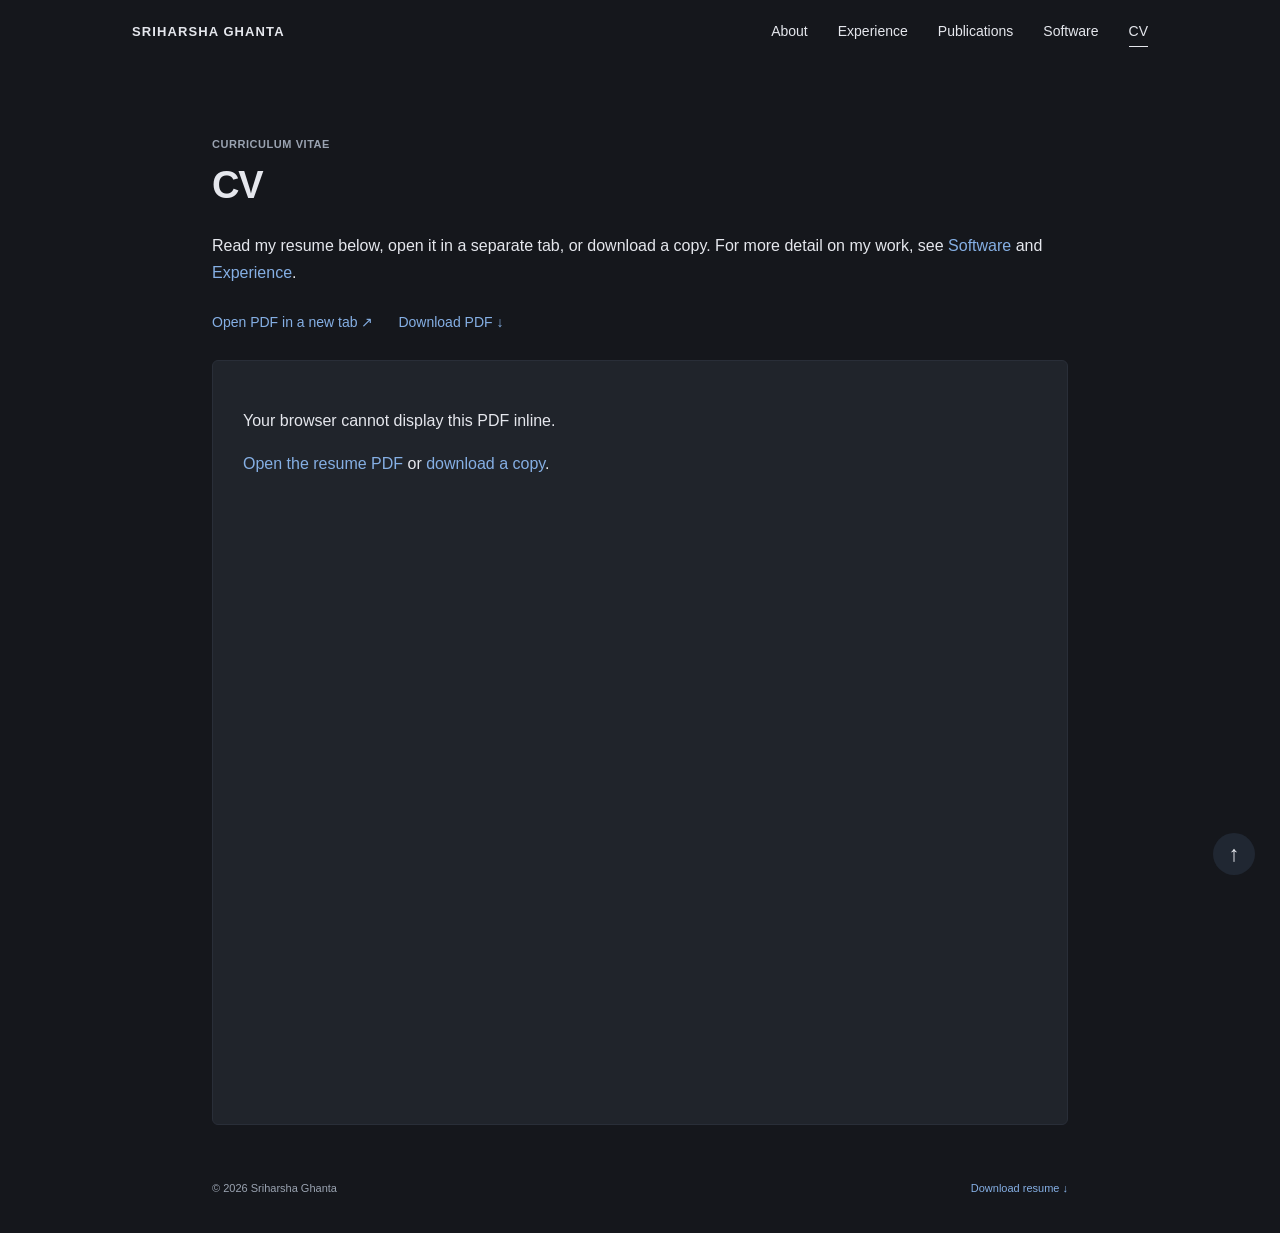
==== cv/index.html @ 55166b72 "Expand portfolio details, add viewable CV and clean page URLs" ====
<!doctype html>
<html lang="en" data-theme="dark">
<head>
<meta charset="UTF-8"><meta name="viewport" content="width=device-width, initial-scale=1">
<meta name="description" content="Sriharsha Ghanta — Senior Robotics Engineer specializing in autonomy, localization, SLAM, and production robotics. Based in Abu Dhabi, UAE.">
<meta name="theme-color" content="#15171c"><title>CV | Sriharsha Ghanta</title>
<link rel="icon" href="/assets/favicon.svg" type="image/svg+xml"><link rel="stylesheet" href="/styles.css"><script src="/script.js" defer></script>
</head>
<body><a class="skip" href="#main">Skip to content</a>
<header id="topnav"><div class="topnav-inner"><a class="wordmark" href="/#about">SRIHARSHA GHANTA</a><nav aria-label="Main navigation"><a href="/#about">About</a><a href="/experience/">Experience</a><a href="/publications/">Publications</a><a href="/software/">Software</a><a href="/cv/">CV</a></nav></div></header>
<main id="main" class="subpage"><p class="eyebrow">CURRICULUM VITAE</p><h1 class="page-title">CV</h1><p class="page-intro">Read my resume below, open it in a separate tab, or download a copy. For more detail on my work, see <a href="/software/">Software</a> and <a href="/experience/">Experience</a>.</p><div class="cv-actions"><a href="/assets/resume.pdf" target="_blank" rel="noopener noreferrer">Open PDF in a new tab ↗</a><a href="/assets/resume.pdf" download="Sriharsha_Ghanta_Resume.pdf">Download PDF ↓</a></div><object class="cv-viewer" data="/assets/resume.pdf" type="application/pdf" aria-label="Sriharsha Ghanta resume PDF"><div class="pdf-fallback"><p>Your browser cannot display this PDF inline.</p><a href="/assets/resume.pdf" target="_blank" rel="noopener noreferrer">Open the resume PDF</a> or <a href="/assets/resume.pdf" download="Sriharsha_Ghanta_Resume.pdf">download a copy</a>.</div></object></main><footer><span>© <span id="year">2026</span> Sriharsha Ghanta</span><a href="/assets/resume.pdf" download="Sriharsha_Ghanta_Resume.pdf">Download resume ↓</a></footer><a class="back-top" href="/#about" aria-label="Back to top">↑</a></body></html>
---- styles.css ----
:root{color-scheme:dark;--bg:#15171c;--content:#131923;--fg:#e5e7ed;--muted:#9aa3b1;--line:#292e38;--accent:#85afe4}*{box-sizing:border-box}html{scroll-behavior:smooth;scroll-padding-top:90px}body{margin:0;background:var(--bg);color:var(--fg);font-family:-apple-system,BlinkMacSystemFont,'Segoe UI',Arial,sans-serif;font-size:16px;line-height:1.7;-webkit-font-smoothing:antialiased}a{color:var(--accent);text-decoration:none}a:hover{text-decoration:underline;text-underline-offset:4px}a:focus-visible,summary:focus-visible{outline:2px solid var(--accent);outline-offset:5px}::selection{background:#35547b;color:white}.skip{position:fixed;top:-100px;background:var(--content);z-index:10;padding:10px}.skip:focus{top:10px}#topnav{height:64px;background:var(--bg);position:sticky;top:0;z-index:5}.topnav-inner{max-width:1200px;margin:auto;height:100%;padding:0 32px;display:flex;align-items:center;justify-content:space-between;gap:25px}.wordmark{font-size:13px;font-weight:650;letter-spacing:1.1px;color:var(--fg);white-space:nowrap}nav{display:flex;gap:30px;font-size:14px}nav a{color:var(--fg);padding:3px 0}nav a[aria-current]{border-bottom:1px solid var(--fg)}main,footer{max-width:980px;margin:auto;padding-left:36px;padding-right:36px}.home{padding:108px 0 0}.eyebrow{font-size:11px;letter-spacing:.55px;color:var(--muted);font-weight:600;line-height:1.5;margin:0 0 8px}h1{font-size:54px;line-height:1.18;letter-spacing:-2px;font-weight:650;margin:0 0 10px}.profile-links{display:flex;gap:24px;flex-wrap:wrap;font-size:14px}.profile-links a{color:var(--fg)}.biography{margin-top:58px;font-size:16px;line-height:1.72}.biography p{margin:0 0 18px}.biography a,.news a{text-decoration:underline;text-decoration-color:#53667e;text-underline-offset:4px}.bio-contact{color:var(--muted);font-size:14px}.news{margin-top:62px}.news-heading{display:flex;justify-content:space-between;align-items:center;border-bottom:1px solid var(--line);padding-bottom:13px;gap:20px}.news-heading h2{font-size:12px;font-weight:600;letter-spacing:.5px;margin:0}.news-heading>span{font-size:12px;color:var(--muted);font-style:italic}.news-item{display:grid;grid-template-columns:86px 1fr;gap:24px;border-bottom:1px solid var(--line);padding:25px 0;align-items:start}.news-item time{display:flex;flex-direction:column;line-height:1.4;padding-top:2px}.news-item time span{color:var(--accent);font-size:10px;letter-spacing:.5px}.news-item time strong{font-size:20px;font-weight:400}.news-item p{margin:0;font-size:15px;line-height:1.5}.section{padding:65px 0 0}.section-heading{margin-bottom:30px}.section-heading .eyebrow{margin-bottom:8px}h2{font-size:32px;line-height:1.3;letter-spacing:-.8px;font-weight:600;margin:0}h3{font-size:17px;line-height:1.45;font-weight:550;letter-spacing:-.2px;margin:0 0 12px}.research-grid{display:flex;flex-direction:column}.research-grid>div:first-child{order:2}.group-title{font-size:19px;margin:25px 0 20px}.group-title span{font-size:12px;color:var(--muted);font-weight:400;margin-left:10px}.publication{display:grid;grid-template-columns:150px 1fr;gap:24px;position:relative;border-top:1px solid var(--line);padding:28px 0}.publication>span{font-size:11px;color:var(--accent);padding-top:5px}.publication h4{font-size:17px;font-weight:550;line-height:1.5;margin:0}.research-item{padding:24px 0;border-top:1px solid var(--line)}.research-item h4{font-size:16px;font-weight:550;line-height:1.5;margin:0}.research-item p{font-size:14px;color:var(--muted);margin:10px 0}.research-item a{font-size:13px}.research-item .reference{font-size:12px}.external-icon{width:12px;height:12px;vertical-align:-1px}.work-card{padding:25px 0;border-top:1px solid var(--line)}.work-number{font-size:10px;color:var(--muted);letter-spacing:.5px}.work-card h3{margin:8px 0 12px}.work-card p{font-size:15px;color:var(--muted);margin:0 0 15px}.tags{display:flex;gap:8px;flex-wrap:wrap}.tags span{font-size:11px;border:1px solid var(--line);border-radius:20px;padding:2px 10px;color:var(--muted)}.work-context{font-size:12px;color:var(--muted);margin-top:14px}.project-details{margin-top:14px}.project-details summary{font-size:12px;color:var(--accent);cursor:pointer;list-style:none;display:flex;align-items:center;gap:10px}.project-details summary::-webkit-details-marker{display:none}.project-details summary span{font-size:18px}.project-details[open] summary span{transform:rotate(45deg)}.project-details p{padding:15px 0 0;font-size:14px}.job{padding:25px 0;border-top:1px solid var(--line)}.job-heading{display:flex;justify-content:space-between;gap:20px;align-items:baseline}.job-heading h3{margin:0}.job-heading>span{font-size:12px;color:var(--muted);white-space:nowrap}.job p{font-size:14px;color:var(--muted);margin:12px 0 0}.job .role{color:var(--fg);font-size:13px;margin-top:7px}.role span{color:var(--muted);margin-left:15px}.skills{padding:25px 0;border-top:1px solid var(--line);display:grid;grid-template-columns:repeat(3,1fr);gap:25px}.skills>h3{grid-column:1/-1;margin:0}.skills h4{font-size:12px;font-weight:550;margin:0 0 8px}.skills p{font-size:13px;color:var(--muted);margin:0}.education-grid{display:grid;gap:25px;padding-top:15px}.education h3{font-size:16px;margin:0 0 8px}.education p{font-size:14px;color:var(--muted);margin:0 0 5px}.education article>span{font-size:12px;color:var(--muted)}.contact{margin-top:65px;padding:35px 0;border-top:1px solid var(--line)}.contact h2{font-size:23px}.contact p{font-size:14px;color:var(--muted)}footer{margin-top:30px;padding-top:24px;padding-bottom:35px;display:flex;justify-content:space-between;font-size:11px;color:var(--muted);gap:20px}.back-top{position:fixed;bottom:25px;right:25px;display:grid;place-items:center;width:42px;height:42px;border-radius:50%;background:#202732;color:var(--fg);font-size:22px}@media(min-width:1300px){main,footer{max-width:1040px}.topnav-inner{max-width:1320px}}@media(max-width:700px){.topnav-inner{padding:0 22px;gap:15px;flex-wrap:wrap}#topnav{height:auto;min-height:95px;padding:16px 0 12px}.wordmark{font-size:12px}nav{gap:20px;width:100%;justify-content:space-between;font-size:11px}main,footer{padding-left:24px;padding-right:24px}.home{padding-top:55px}h1{font-size:39px;letter-spacing:-1.5px}.eyebrow{font-size:9px}.profile-links{gap:19px;font-size:12px}.biography{margin-top:38px;font-size:15px}.news{margin-top:40px}.news-heading>span{font-size:10px}.news-item{grid-template-columns:60px 1fr;gap:16px;padding:22px 0}.news-item p{font-size:14px}.news-item time strong{font-size:18px}.section{padding-top:45px}h2{font-size:28px}.publication{grid-template-columns:1fr;gap:8px;padding:22px 0}.publication h4{font-size:16px}.job-heading{display:block}.job-heading>span{display:block;margin-top:5px}.role span{display:block;margin-left:0}.skills{grid-template-columns:1fr;gap:20px}.contact{margin-top:40px}.back-top{right:14px;bottom:14px;width:34px;height:34px}footer{font-size:10px;flex-wrap:wrap}}@media(prefers-reduced-motion:reduce){html{scroll-behavior:auto}}
body{font-family:Inter,-apple-system,BlinkMacSystemFont,'Segoe UI',Arial,sans-serif}main,footer{max-width:928px}.home{padding-top:108px}h1{letter-spacing:-2.4px}.biography{font-size:16.3px;line-height:1.65}.topnav-inner{max-width:1080px}.subpage{padding-top:72px;min-height:75vh}.subpage>.section{padding-top:0}.page-intro{color:var(--fg);margin:22px 0;line-height:1.7}.year-jump{display:flex;gap:9px;margin:26px 0 40px}.year-jump a{padding:6px 13px;border:1px solid var(--line);border-radius:22px;background:#1d2430;color:var(--muted);font-size:12px}.publication h4{font-size:18px}.subpage .section-heading h2{font-size:38px;letter-spacing:-1.2px}#patents,[id^="year-"]{scroll-margin-top:100px}@media(max-width:700px){.home{padding-top:55px}.subpage{padding-top:42px}.subpage .section-heading h2{font-size:31px}}
.page-title{font-size:38px;letter-spacing:-1.2px;line-height:1.3;margin:0;font-weight:600}.project-jump{display:flex;flex-wrap:wrap;gap:8px 20px;margin:25px 0 35px;font-size:12px}.project-jump a{color:var(--accent)}.project-title{font-size:23px;letter-spacing:-.5px;margin:9px 0}.work-card .project-org{font-size:12px;color:var(--accent);margin-bottom:23px}.project-part{margin:18px 0}.project-part h4{font-size:13px;font-weight:600;margin:0 0 5px}.project-part p{font-size:14px;line-height:1.8;margin:0}.work-card .project-tools{font-size:11px;color:var(--muted);border-top:1px dashed var(--line);padding-top:15px;margin:22px 0 0}.contributions{font-size:14px;color:var(--muted);padding-left:22px;margin:18px 0;line-height:1.85}.contributions li{margin:7px 0}.inline-link{font-size:12px}.cv-actions{display:flex;gap:25px;flex-wrap:wrap;font-size:14px;margin:25px 0}.cv-viewer{display:block;width:100%;height:1050px;height:min(1100px,85vh);border:1px solid var(--line);background:#20242b;border-radius:6px;margin-bottom:30px}.pdf-fallback{padding:30px}.project-jump a,.work-card[id]{scroll-margin-top:100px}@media(max-width:700px){.page-title{font-size:31px}.project-title{font-size:21px}.project-jump{justify-content:flex-start;font-size:11px}.cv-viewer{height:70vh;min-height:440px}.cv-actions{font-size:12px;gap:20px}}
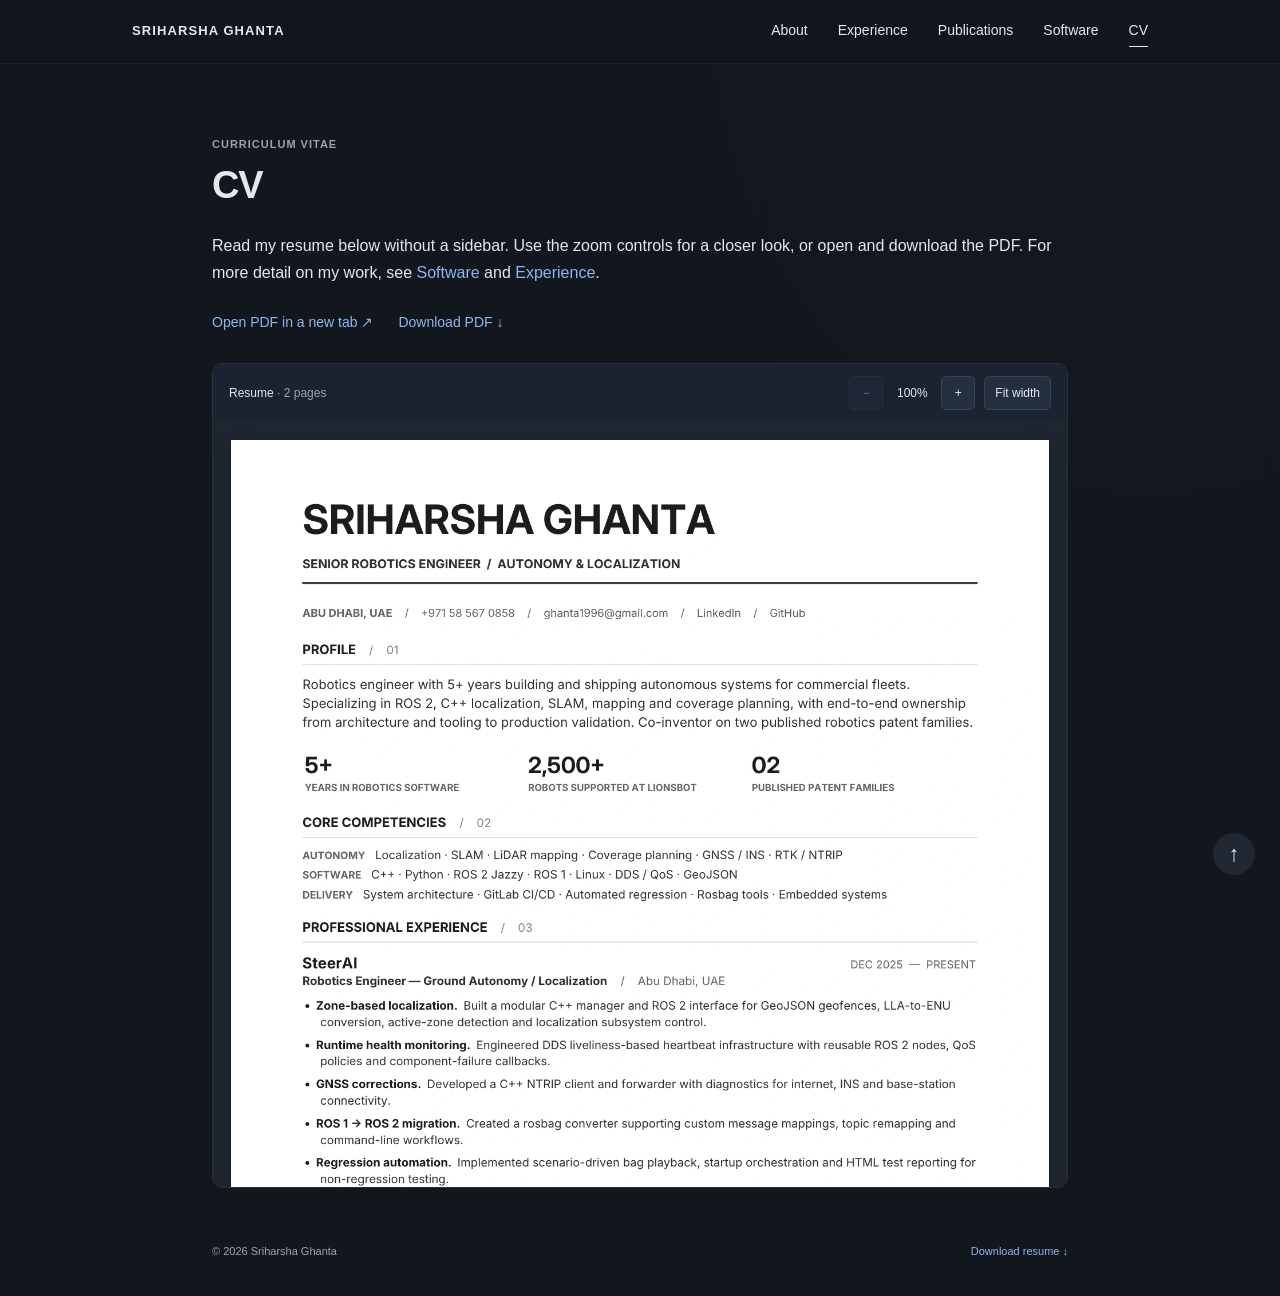
==== commit 23ce8a27: "Modernize portfolio with portrait, interactive illustrations and mobile CV reader" ====
--- a/cv/index.html
+++ b/cv/index.html
@@ -7,5 +7,87 @@
 <link rel="icon" href="/assets/favicon.svg" type="image/svg+xml"><link rel="stylesheet" href="/styles.css"><script src="/script.js" defer></script>
 </head>
 <body><a class="skip" href="#main">Skip to content</a>
-<header id="topnav"><div class="topnav-inner"><a class="wordmark" href="/#about">SRIHARSHA GHANTA</a><nav aria-label="Main navigation"><a href="/#about">About</a><a href="/experience/">Experience</a><a href="/publications/">Publications</a><a href="/software/">Software</a><a href="/cv/">CV</a></nav></div></header>
-<main id="main" class="subpage"><p class="eyebrow">CURRICULUM VITAE</p><h1 class="page-title">CV</h1><p class="page-intro">Read my resume below, open it in a separate tab, or download a copy. For more detail on my work, see <a href="/software/">Software</a> and <a href="/experience/">Experience</a>.</p><div class="cv-actions"><a href="/assets/resume.pdf" target="_blank" rel="noopener noreferrer">Open PDF in a new tab ↗</a><a href="/assets/resume.pdf" download="Sriharsha_Ghanta_Resume.pdf">Download PDF ↓</a></div><object class="cv-viewer" data="/assets/resume.pdf" type="application/pdf" aria-label="Sriharsha Ghanta resume PDF"><div class="pdf-fallback"><p>Your browser cannot display this PDF inline.</p><a href="/assets/resume.pdf" target="_blank" rel="noopener noreferrer">Open the resume PDF</a> or <a href="/assets/resume.pdf" download="Sriharsha_Ghanta_Resume.pdf">download a copy</a>.</div></object></main><footer><span>© <span id="year">2026</span> Sriharsha Ghanta</span><a href="/assets/resume.pdf" download="Sriharsha_Ghanta_Resume.pdf">Download resume ↓</a></footer><a class="back-top" href="/#about" aria-label="Back to top">↑</a></body></html>+<header id="topnav"><div class="topnav-inner"><a class="wordmark" href="/">SRIHARSHA GHANTA</a><nav aria-label="Main navigation"><a href="/">About</a><a href="/experience/">Experience</a><a href="/publications/">Publications</a><a href="/software/">Software</a><a href="/cv/">CV</a></nav></div></header>
+<main id="main" class="subpage"><p class="eyebrow">CURRICULUM VITAE</p><h1 class="page-title">CV</h1><p class="page-intro">Read my resume below without a sidebar. Use the zoom controls for a closer look, or open and download the PDF. For more detail on my work, see <a href="/software/">Software</a> and <a href="/experience/">Experience</a>.</p><div class="cv-actions"><a href="/assets/resume.pdf" target="_blank" rel="noopener noreferrer">Open PDF in a new tab ↗</a><a href="/assets/resume.pdf" download="Sriharsha_Ghanta_Resume.pdf">Download PDF ↓</a></div><section class="cv-reader" aria-label="Embedded resume reader"><div class="cv-toolbar"><span>Resume <span class="reader-page-count">· 2 pages</span></span><div class="cv-zoom-controls"><button type="button" data-zoom="out" aria-label="Zoom out">−</button><output id="cv-zoom" aria-live="polite">100%</output><button type="button" data-zoom="in" aria-label="Zoom in">+</button><button type="button" data-zoom="fit">Fit width</button></div></div><div class="cv-pages" tabindex="0" aria-label="Resume pages; scroll to read"><div class="cv-pages-inner"><article class="cv-sheet" id="cv-page-1" aria-label="Resume page 1"><img src="/assets/resume-page-1.webp" alt="Resume page 1 of 2" width="1429" height="2021" loading="eager"><details class="cv-transcript"><summary>Read page 1 as text</summary><pre>SRIHARSHA GHANTA    /    RESUME  /  2026
+SRIHARSHA GHANTA
+SENIOR ROBOTICS ENGINEER  /  AUTONOMY &amp; LOCALIZATION
+ABU DHABI, UAE    /    +971 58 567 0858    /    ghanta1996@gmail.com    /    LinkedIn    /    GitHub
+PROFILE    /    01
+Robotics engineer with 5+ years building and shipping autonomous systems for commercial fleets.
+Specializing in ROS 2, C++ localization, SLAM, mapping and coverage planning, with end-to-end ownership
+from architecture and tooling to production validation. Co-inventor on two published robotics patent families.
+5+
+YEARS IN ROBOTICS SOFTWARE
+2,500+
+ROBOTS SUPPORTED AT LIONSBOT
+02
+PUBLISHED PATENT FAMILIES
+CORE COMPETENCIES    /    02
+AUTONOMY    Localization · SLAM · LiDAR mapping · Coverage planning · GNSS / INS · RTK / NTRIP
+SOFTWARE    C++ · Python · ROS 2 Jazzy · ROS 1 · Linux · DDS / QoS · GeoJSON
+DELIVERY    System architecture · GitLab CI/CD · Automated regression · Rosbag tools · Embedded systems
+PROFESSIONAL EXPERIENCE    /    03
+SteerAI
+DEC 2025  —  PRESENT
+Robotics Engineer — Ground Autonomy / Localization    /    Abu Dhabi, UAE
+•  Zone-based localization.  Built a modular C++ manager and ROS 2 interface for GeoJSON geofences, LLA-to-ENU
+conversion, active-zone detection and localization subsystem control.
+•  Runtime health monitoring.  Engineered DDS liveliness-based heartbeat infrastructure with reusable ROS 2 nodes, QoS
+policies and component-failure callbacks.
+•  GNSS corrections.  Developed a C++ NTRIP client and forwarder with diagnostics for internet, INS and base-station
+connectivity.
+•  ROS 1 → ROS 2 migration.  Created a rosbag converter supporting custom message mappings, topic remapping and
+command-line workflows.
+•  Regression automation.  Implemented scenario-driven bag playback, startup orchestration and HTML test reporting for
+non-regression testing.
+•  Reusable C++ foundations.  Separated ROS wrappers from core libraries and built coordinate conversion and circular-
+buffer utilities.
+LionsBot International
+MAY 2021  —  NOV 2025
+Senior Software Engineer — Autonomy    /    Singapore
+•  Fleet-scale planning.  Architected cross-platform C++/Python global coverage planning software for a fleet of more
+than 2,500 cleaning robots.
+•  SLAM and localization.  Maintained core mapping and localization components, adding real-time 2D map updates and
+robust initial-pose logic.
+•  MapEditor ownership.  Sole developer of a desktop 2D/3D map editor with point-cloud manipulation and automated
+Linux, Windows and macOS builds.
+•  Map-data platform.  Designed an annotation-rich file format shared by robots, desktop tools and cloud systems,
+deployed across 2,000+ robots.
+•  Safety and delivery.  Contributed to IEC safety compliance for SC25/VP25, embedded drivers and production software
+release management.
+</pre></details></article><article class="cv-sheet" id="cv-page-2" aria-label="Resume page 2"><img src="/assets/resume-page-2.webp" alt="Resume page 2 of 2" width="1429" height="2021" loading="lazy"><details class="cv-transcript"><summary>Read page 2 as text</summary><pre>SRIHARSHA GHANTA    /    RESUME  /  2026
+SRIHARSHA GHANTA    /    SELECTED WORK  /  INTELLECTUAL PROPERTY
+PATENTS — CO-INVENTOR    /    04
+01    A Robot and a Method of Configuring and Operating the Robot
+LionsBot  /  Route configuration and autonomous execution for cleaning robots.
+WO2023219564A1  ·  US20250306603A1  ·  EP4522003A1
+02    Methods and Devices for Cleaning Vertical Glass Panels
+SUTD  /  Modular façade-cleaning robotics for vertical glass surfaces.
+WO2020091691A1  ·  SG11202104118YA
+RESEARCH EXPERIENCE    /    05
+ROAR Lab  /  Singapore University of Technology and Design
+OCT 2020  —  MAY 2021
+Graduate Student Researcher    /    Singapore
+•  Autonomous maintenance robots.  Developed ROS control, hardware interfaces and coverage-planning modules for
+Hornbill ship-hull maintenance and Dragonfly mosquito-control robots.
+ROAR Lab  /  Singapore University of Technology and Design
+NOV 2017  —  AUG 2019
+Visiting Fellow    /    Singapore
+•  Reconfigurable robotics.  Designed software architecture for Mantis façade-cleaning and Kiropter aircraft-exterior
+cleaning systems.
+HuT Labs  /  Amrita University
+MAY 2015  —  AUG 2017
+Junior Research Assistant    /    India
+•  Agricultural robotics.  Built software and control-system modules for the AMARAN coconut-climbing and harvesting
+robot.
+EDUCATION    /    06
+Dual Master’s — Nano Electronic Engineering Design    /    2019–2021
+Singapore University of Technology and Design (Singapore) &amp; Chang Gung University (Taiwan)  ·  GPA 4.0/4.0  ·  Full
+scholarship
+B.Tech — Electronics and Communication Engineering    /    2013–2017
+Amrita University, India  ·  First Class with Distinction  ·  GPA 8.1/10
+SELECTED PUBLICATIONS    /    07
+2021  /  OCEAN ENGINEERING   Uniform hydro blasting for ship hull maintenance: A multi-objective optimization framework.
+2021  /  SENSORS   An Optimal Footprint Based Coverage Planning for Hydro Blasting Robots.
+2019  /  IEEE/RSJ IROS   Design of an Adhesion-Aware Façade Cleaning Robot.
+</pre></details></article></div></div></section></main><footer><span>© <span id="year">2026</span> Sriharsha Ghanta</span><a href="/assets/resume.pdf" download="Sriharsha_Ghanta_Resume.pdf">Download resume ↓</a></footer><a class="back-top" href="/" aria-label="Back to top">↑</a></body></html>
--- a/styles.css
+++ b/styles.css
@@ -1,3 +1,7 @@
 :root{color-scheme:dark;--bg:#15171c;--content:#131923;--fg:#e5e7ed;--muted:#9aa3b1;--line:#292e38;--accent:#85afe4}*{box-sizing:border-box}html{scroll-behavior:smooth;scroll-padding-top:90px}body{margin:0;background:var(--bg);color:var(--fg);font-family:-apple-system,BlinkMacSystemFont,'Segoe UI',Arial,sans-serif;font-size:16px;line-height:1.7;-webkit-font-smoothing:antialiased}a{color:var(--accent);text-decoration:none}a:hover{text-decoration:underline;text-underline-offset:4px}a:focus-visible,summary:focus-visible{outline:2px solid var(--accent);outline-offset:5px}::selection{background:#35547b;color:white}.skip{position:fixed;top:-100px;background:var(--content);z-index:10;padding:10px}.skip:focus{top:10px}#topnav{height:64px;background:var(--bg);position:sticky;top:0;z-index:5}.topnav-inner{max-width:1200px;margin:auto;height:100%;padding:0 32px;display:flex;align-items:center;justify-content:space-between;gap:25px}.wordmark{font-size:13px;font-weight:650;letter-spacing:1.1px;color:var(--fg);white-space:nowrap}nav{display:flex;gap:30px;font-size:14px}nav a{color:var(--fg);padding:3px 0}nav a[aria-current]{border-bottom:1px solid var(--fg)}main,footer{max-width:980px;margin:auto;padding-left:36px;padding-right:36px}.home{padding:108px 0 0}.eyebrow{font-size:11px;letter-spacing:.55px;color:var(--muted);font-weight:600;line-height:1.5;margin:0 0 8px}h1{font-size:54px;line-height:1.18;letter-spacing:-2px;font-weight:650;margin:0 0 10px}.profile-links{display:flex;gap:24px;flex-wrap:wrap;font-size:14px}.profile-links a{color:var(--fg)}.biography{margin-top:58px;font-size:16px;line-height:1.72}.biography p{margin:0 0 18px}.biography a,.news a{text-decoration:underline;text-decoration-color:#53667e;text-underline-offset:4px}.bio-contact{color:var(--muted);font-size:14px}.news{margin-top:62px}.news-heading{display:flex;justify-content:space-between;align-items:center;border-bottom:1px solid var(--line);padding-bottom:13px;gap:20px}.news-heading h2{font-size:12px;font-weight:600;letter-spacing:.5px;margin:0}.news-heading>span{font-size:12px;color:var(--muted);font-style:italic}.news-item{display:grid;grid-template-columns:86px 1fr;gap:24px;border-bottom:1px solid var(--line);padding:25px 0;align-items:start}.news-item time{display:flex;flex-direction:column;line-height:1.4;padding-top:2px}.news-item time span{color:var(--accent);font-size:10px;letter-spacing:.5px}.news-item time strong{font-size:20px;font-weight:400}.news-item p{margin:0;font-size:15px;line-height:1.5}.section{padding:65px 0 0}.section-heading{margin-bottom:30px}.section-heading .eyebrow{margin-bottom:8px}h2{font-size:32px;line-height:1.3;letter-spacing:-.8px;font-weight:600;margin:0}h3{font-size:17px;line-height:1.45;font-weight:550;letter-spacing:-.2px;margin:0 0 12px}.research-grid{display:flex;flex-direction:column}.research-grid>div:first-child{order:2}.group-title{font-size:19px;margin:25px 0 20px}.group-title span{font-size:12px;color:var(--muted);font-weight:400;margin-left:10px}.publication{display:grid;grid-template-columns:150px 1fr;gap:24px;position:relative;border-top:1px solid var(--line);padding:28px 0}.publication>span{font-size:11px;color:var(--accent);padding-top:5px}.publication h4{font-size:17px;font-weight:550;line-height:1.5;margin:0}.research-item{padding:24px 0;border-top:1px solid var(--line)}.research-item h4{font-size:16px;font-weight:550;line-height:1.5;margin:0}.research-item p{font-size:14px;color:var(--muted);margin:10px 0}.research-item a{font-size:13px}.research-item .reference{font-size:12px}.external-icon{width:12px;height:12px;vertical-align:-1px}.work-card{padding:25px 0;border-top:1px solid var(--line)}.work-number{font-size:10px;color:var(--muted);letter-spacing:.5px}.work-card h3{margin:8px 0 12px}.work-card p{font-size:15px;color:var(--muted);margin:0 0 15px}.tags{display:flex;gap:8px;flex-wrap:wrap}.tags span{font-size:11px;border:1px solid var(--line);border-radius:20px;padding:2px 10px;color:var(--muted)}.work-context{font-size:12px;color:var(--muted);margin-top:14px}.project-details{margin-top:14px}.project-details summary{font-size:12px;color:var(--accent);cursor:pointer;list-style:none;display:flex;align-items:center;gap:10px}.project-details summary::-webkit-details-marker{display:none}.project-details summary span{font-size:18px}.project-details[open] summary span{transform:rotate(45deg)}.project-details p{padding:15px 0 0;font-size:14px}.job{padding:25px 0;border-top:1px solid var(--line)}.job-heading{display:flex;justify-content:space-between;gap:20px;align-items:baseline}.job-heading h3{margin:0}.job-heading>span{font-size:12px;color:var(--muted);white-space:nowrap}.job p{font-size:14px;color:var(--muted);margin:12px 0 0}.job .role{color:var(--fg);font-size:13px;margin-top:7px}.role span{color:var(--muted);margin-left:15px}.skills{padding:25px 0;border-top:1px solid var(--line);display:grid;grid-template-columns:repeat(3,1fr);gap:25px}.skills>h3{grid-column:1/-1;margin:0}.skills h4{font-size:12px;font-weight:550;margin:0 0 8px}.skills p{font-size:13px;color:var(--muted);margin:0}.education-grid{display:grid;gap:25px;padding-top:15px}.education h3{font-size:16px;margin:0 0 8px}.education p{font-size:14px;color:var(--muted);margin:0 0 5px}.education article>span{font-size:12px;color:var(--muted)}.contact{margin-top:65px;padding:35px 0;border-top:1px solid var(--line)}.contact h2{font-size:23px}.contact p{font-size:14px;color:var(--muted)}footer{margin-top:30px;padding-top:24px;padding-bottom:35px;display:flex;justify-content:space-between;font-size:11px;color:var(--muted);gap:20px}.back-top{position:fixed;bottom:25px;right:25px;display:grid;place-items:center;width:42px;height:42px;border-radius:50%;background:#202732;color:var(--fg);font-size:22px}@media(min-width:1300px){main,footer{max-width:1040px}.topnav-inner{max-width:1320px}}@media(max-width:700px){.topnav-inner{padding:0 22px;gap:15px;flex-wrap:wrap}#topnav{height:auto;min-height:95px;padding:16px 0 12px}.wordmark{font-size:12px}nav{gap:20px;width:100%;justify-content:space-between;font-size:11px}main,footer{padding-left:24px;padding-right:24px}.home{padding-top:55px}h1{font-size:39px;letter-spacing:-1.5px}.eyebrow{font-size:9px}.profile-links{gap:19px;font-size:12px}.biography{margin-top:38px;font-size:15px}.news{margin-top:40px}.news-heading>span{font-size:10px}.news-item{grid-template-columns:60px 1fr;gap:16px;padding:22px 0}.news-item p{font-size:14px}.news-item time strong{font-size:18px}.section{padding-top:45px}h2{font-size:28px}.publication{grid-template-columns:1fr;gap:8px;padding:22px 0}.publication h4{font-size:16px}.job-heading{display:block}.job-heading>span{display:block;margin-top:5px}.role span{display:block;margin-left:0}.skills{grid-template-columns:1fr;gap:20px}.contact{margin-top:40px}.back-top{right:14px;bottom:14px;width:34px;height:34px}footer{font-size:10px;flex-wrap:wrap}}@media(prefers-reduced-motion:reduce){html{scroll-behavior:auto}}
 body{font-family:Inter,-apple-system,BlinkMacSystemFont,'Segoe UI',Arial,sans-serif}main,footer{max-width:928px}.home{padding-top:108px}h1{letter-spacing:-2.4px}.biography{font-size:16.3px;line-height:1.65}.topnav-inner{max-width:1080px}.subpage{padding-top:72px;min-height:75vh}.subpage>.section{padding-top:0}.page-intro{color:var(--fg);margin:22px 0;line-height:1.7}.year-jump{display:flex;gap:9px;margin:26px 0 40px}.year-jump a{padding:6px 13px;border:1px solid var(--line);border-radius:22px;background:#1d2430;color:var(--muted);font-size:12px}.publication h4{font-size:18px}.subpage .section-heading h2{font-size:38px;letter-spacing:-1.2px}#patents,[id^="year-"]{scroll-margin-top:100px}@media(max-width:700px){.home{padding-top:55px}.subpage{padding-top:42px}.subpage .section-heading h2{font-size:31px}}
 .page-title{font-size:38px;letter-spacing:-1.2px;line-height:1.3;margin:0;font-weight:600}.project-jump{display:flex;flex-wrap:wrap;gap:8px 20px;margin:25px 0 35px;font-size:12px}.project-jump a{color:var(--accent)}.project-title{font-size:23px;letter-spacing:-.5px;margin:9px 0}.work-card .project-org{font-size:12px;color:var(--accent);margin-bottom:23px}.project-part{margin:18px 0}.project-part h4{font-size:13px;font-weight:600;margin:0 0 5px}.project-part p{font-size:14px;line-height:1.8;margin:0}.work-card .project-tools{font-size:11px;color:var(--muted);border-top:1px dashed var(--line);padding-top:15px;margin:22px 0 0}.contributions{font-size:14px;color:var(--muted);padding-left:22px;margin:18px 0;line-height:1.85}.contributions li{margin:7px 0}.inline-link{font-size:12px}.cv-actions{display:flex;gap:25px;flex-wrap:wrap;font-size:14px;margin:25px 0}.cv-viewer{display:block;width:100%;height:1050px;height:min(1100px,85vh);border:1px solid var(--line);background:#20242b;border-radius:6px;margin-bottom:30px}.pdf-fallback{padding:30px}.project-jump a,.work-card[id]{scroll-margin-top:100px}@media(max-width:700px){.page-title{font-size:31px}.project-title{font-size:21px}.project-jump{justify-content:flex-start;font-size:11px}.cv-viewer{height:70vh;min-height:440px}.cv-actions{font-size:12px;gap:20px}}
+/* Quiet refinement of the academic layout. */
+:root{--bg:#12161d;--line:#28313e;--accent:#8cb7ef}body{background:radial-gradient(ellipse at 90% 0,#1a253033,transparent 40%),var(--bg)}#topnav{background:#12161df2;border-bottom:1px solid #28313e80;backdrop-filter:blur(16px)}.wordmark{transition:color .2s}.wordmark:hover{color:var(--accent);text-decoration:none}nav a{transition:color .2s}nav a:hover{color:var(--accent);text-decoration:none}h1{font-weight:650}.profile-heading{padding-left:18px;border-left:3px solid #7ca6df}.eyebrow{letter-spacing:1px}.news-item{transition:background .2s}.news-item:hover{background:#8cb7ef05}.work-card{padding-top:32px;padding-bottom:32px}.work-card:target{border-top-color:var(--accent)}.illustration{margin:28px 0 32px;padding:0;border:1px solid var(--line);border-radius:12px;overflow:hidden;background:#131923}.illustration img{width:100%;height:auto;display:block}.illustration figcaption{padding:10px 16px;font-size:10px;color:var(--muted);border-top:1px solid var(--line);letter-spacing:.25px}.cv-reader{border:1px solid var(--line);border-radius:10px;overflow:hidden;margin:28px 0}.cv-toolbar{display:flex;align-items:center;justify-content:space-between;gap:15px;padding:12px 16px;background:#1b2330;font-size:12px}.reader-page-count{color:var(--muted)}.cv-zoom-controls{display:flex;gap:9px;align-items:center}.cv-zoom-controls button{border:1px solid #374354;background:#242f40;color:var(--fg);border-radius:5px;min-width:34px;min-height:34px;padding:5px 10px;cursor:pointer;font:inherit}.cv-zoom-controls button:hover{border-color:var(--accent)}.cv-zoom-controls button:disabled{opacity:.4;cursor:default}.cv-zoom-controls output{min-width:40px;text-align:center;font-variant-numeric:tabular-nums}.cv-pages{overflow:auto;max-height:85vh;background:#202630;overscroll-behavior:contain}.cv-pages-inner{width:100%;padding:18px;min-width:0}.cv-sheet{margin:0 0 18px;box-shadow:0 3px 15px #0003;background:white}.cv-sheet:last-child{margin-bottom:0}.cv-sheet>img{display:block;width:100%;height:auto}.cv-transcript{background:#f2f4f5;color:#172838;padding:8px 15px;font-size:11px}.cv-transcript summary{cursor:pointer}.cv-transcript pre{white-space:pre-wrap;overflow-wrap:anywhere;font:12px/1.8 Arial,sans-serif}.cv-zoom-controls button:focus-visible{outline:2px solid var(--accent);outline-offset:3px}@media(max-width:700px){.cv-toolbar{padding:10px;flex-wrap:wrap;font-size:11px;gap:8px}.cv-zoom-controls{gap:5px}.cv-zoom-controls button{min-width:34px;min-height:36px;padding:4px 8px}.cv-pages{max-height:78vh}.cv-pages-inner{padding:7px}.cv-sheet{margin-bottom:10px}.profile-heading{padding-left:14px}.illustration{border-radius:8px}}
+.robotics-lab{margin-top:45px}.lab-heading{display:flex;justify-content:space-between;align-items:end;gap:20px;margin-bottom:20px}.lab-heading h2{font-size:23px;letter-spacing:-.5px}.lab-heading .eyebrow{font-size:9px}.lab-heading>p{font-size:10px;color:var(--muted);white-space:nowrap}.demo-grid{display:grid;grid-template-columns:1fr 1fr;gap:18px}.robot-demo{border:1px solid var(--line);border-radius:10px;padding:18px;background:#151e29}.demo-title{display:flex;align-items:center;justify-content:space-between;gap:10px}.demo-title h3{font-size:13px;margin:0}.demo-title>span{font-size:7px;letter-spacing:1px;color:var(--muted)}.robot-demo svg{display:block;width:100%;height:auto;margin:15px 0}.demo-wall{fill:none;stroke:#697b92;stroke-width:2}.scan-ring{fill:none;stroke:#8cb7ef;stroke-opacity:.25;stroke-dasharray:3 5}.scan-ring.outer{stroke-opacity:.12}.landmarks{fill:#8cb7ef}.robot-demo>p{color:var(--muted);font-size:11px;line-height:1.7;min-height:38px;margin:0 0 16px}.demo-controls{display:flex;gap:10px;align-items:center}.demo-controls button{background:#222f40;border:1px solid #34465b;color:var(--fg);padding:6px 13px;border-radius:5px;font-family:inherit;font-size:11px;line-height:1.5;cursor:pointer;min-height:36px}.demo-controls button:hover{border-color:var(--accent)}.demo-controls button:focus-visible{outline:2px solid var(--accent);outline-offset:3px}.demo-status{margin-left:auto;color:var(--muted);font-size:10px}.coverage-guide{fill:none;stroke:#89bdaa;stroke-opacity:.17;stroke-width:2}.coverage-trace{fill:none;stroke:#8fd4c3;stroke-width:2;stroke-linecap:round;stroke-dasharray:100;stroke-dashoffset:100}.has-animation .coverage-trace{animation:coverage-draw 10s linear infinite;animation-play-state:paused}.has-animation .scan-sweep{transform-origin:200px 125px;animation:scan-sweep 8s linear infinite;animation-play-state:paused}.is-running .coverage-trace,.is-running .scan-sweep{animation-play-state:running}.concept-note{font-size:10px;color:var(--muted);margin-top:14px}.concept-note a{white-space:nowrap}@keyframes coverage-draw{0%{stroke-dashoffset:100}90%,100%{stroke-dashoffset:0}}@keyframes scan-sweep{to{transform:rotate(360deg)}}@media(max-width:700px){.demo-grid{grid-template-columns:1fr}.lab-heading{display:block}.lab-heading>p{margin:8px 0}.robot-demo{padding:16px}.robot-demo>p{min-height:0}.demo-title>span{font-size:8px}.demo-controls button{min-height:42px}.robotics-lab{margin-top:36px}}@media(prefers-reduced-motion:reduce){.has-animation .scan-sweep,.has-animation .coverage-trace{animation-duration:30s}}
+.portrait{float:right;width:220px;margin:0 0 22px 34px;border-radius:12px;overflow:hidden;border:1px solid #3c4654;box-shadow:0 10px 30px #0002}.portrait img{display:block;width:100%;height:auto}.biography:after{content:'';display:block;clear:both}@media(max-width:700px){.portrait{width:150px;margin:2px 0 18px 20px;border-radius:9px}.biography{font-size:15px}}@media(max-width:420px){.portrait{float:none;width:180px;margin:0 0 24px}.biography{display:flow-root}}
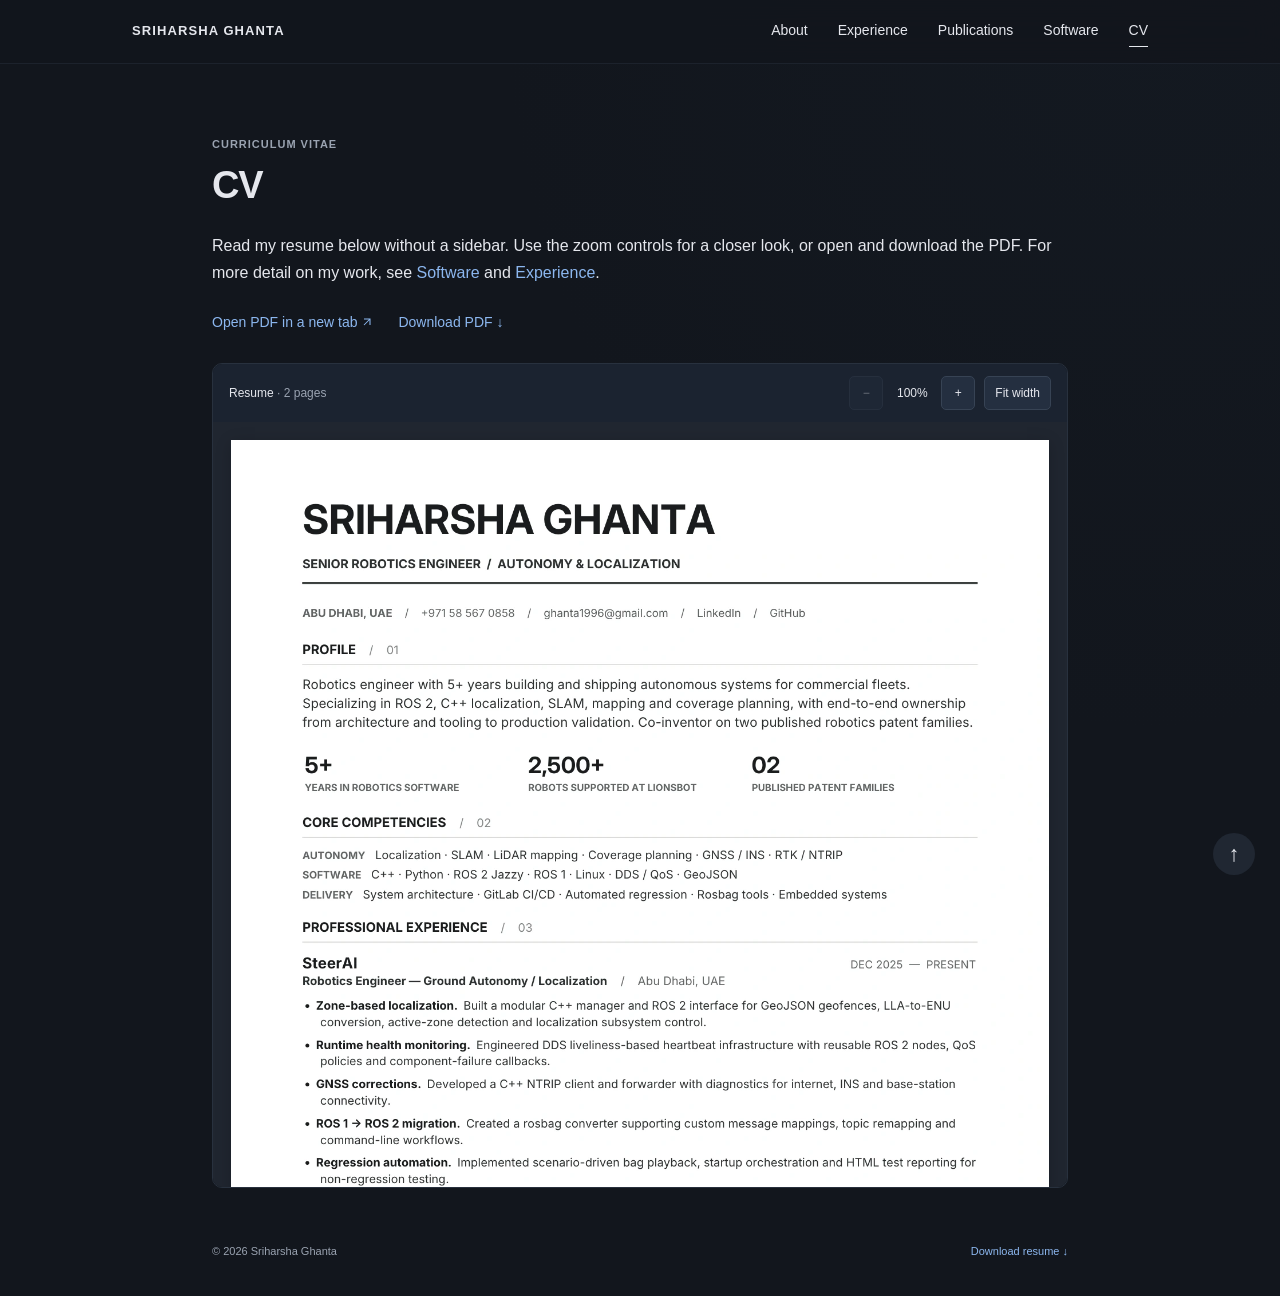
==== commit c6d45ee8: "Correct lidar illustration and project copy; complete verified bibliography" ====
--- a/cv/index.html
+++ b/cv/index.html
@@ -8,7 +8,7 @@
 </head>
 <body><a class="skip" href="#main">Skip to content</a>
 <header id="topnav"><div class="topnav-inner"><a class="wordmark" href="/">SRIHARSHA GHANTA</a><nav aria-label="Main navigation"><a href="/">About</a><a href="/experience/">Experience</a><a href="/publications/">Publications</a><a href="/software/">Software</a><a href="/cv/">CV</a></nav></div></header>
-<main id="main" class="subpage"><p class="eyebrow">CURRICULUM VITAE</p><h1 class="page-title">CV</h1><p class="page-intro">Read my resume below without a sidebar. Use the zoom controls for a closer look, or open and download the PDF. For more detail on my work, see <a href="/software/">Software</a> and <a href="/experience/">Experience</a>.</p><div class="cv-actions"><a href="/assets/resume.pdf" target="_blank" rel="noopener noreferrer">Open PDF in a new tab ↗</a><a href="/assets/resume.pdf" download="Sriharsha_Ghanta_Resume.pdf">Download PDF ↓</a></div><section class="cv-reader" aria-label="Embedded resume reader"><div class="cv-toolbar"><span>Resume <span class="reader-page-count">· 2 pages</span></span><div class="cv-zoom-controls"><button type="button" data-zoom="out" aria-label="Zoom out">−</button><output id="cv-zoom" aria-live="polite">100%</output><button type="button" data-zoom="in" aria-label="Zoom in">+</button><button type="button" data-zoom="fit">Fit width</button></div></div><div class="cv-pages" tabindex="0" aria-label="Resume pages; scroll to read"><div class="cv-pages-inner"><article class="cv-sheet" id="cv-page-1" aria-label="Resume page 1"><img src="/assets/resume-page-1.webp" alt="Resume page 1 of 2" width="1429" height="2021" loading="eager"><details class="cv-transcript"><summary>Read page 1 as text</summary><pre>SRIHARSHA GHANTA    /    RESUME  /  2026
+<main id="main" class="subpage"><p class="eyebrow">CURRICULUM VITAE</p><h1 class="page-title">CV</h1><p class="page-intro">Read my resume below without a sidebar. Use the zoom controls for a closer look, or open and download the PDF. For more detail on my work, see <a href="/software/">Software</a> and <a href="/experience/">Experience</a>.</p><div class="cv-actions"><a href="/assets/resume.pdf" target="_blank" rel="noopener noreferrer">Open PDF in a new tab <svg class="external-icon" aria-hidden="true" viewBox="0 0 16 16" fill="none"><path d="M4 12L12 4M4 4h8v8" stroke="currentColor" stroke-width="1.4"/></svg></a><a href="/assets/resume.pdf" download="Sriharsha_Ghanta_Resume.pdf">Download PDF ↓</a></div><section class="cv-reader" aria-label="Embedded resume reader"><div class="cv-toolbar"><span>Resume <span class="reader-page-count">· 2 pages</span></span><div class="cv-zoom-controls"><button type="button" data-zoom="out" aria-label="Zoom out">−</button><output id="cv-zoom" aria-live="polite">100%</output><button type="button" data-zoom="in" aria-label="Zoom in">+</button><button type="button" data-zoom="fit">Fit width</button></div></div><div class="cv-pages" tabindex="0" aria-label="Resume pages; scroll to read"><div class="cv-pages-inner"><article class="cv-sheet" id="cv-page-1" aria-label="Resume page 1"><img src="/assets/resume-page-1.webp" alt="Resume page 1 of 2" width="1429" height="2021" loading="eager"><details class="cv-transcript"><summary>Read page 1 as text</summary><pre>SRIHARSHA GHANTA    /    RESUME  /  2026
 SRIHARSHA GHANTA
 SENIOR ROBOTICS ENGINEER  /  AUTONOMY &amp; LOCALIZATION
 ABU DHABI, UAE    /    +971 58 567 0858    /    ghanta1996@gmail.com    /    LinkedIn    /    GitHub
--- a/styles.css
+++ b/styles.css
@@ -3,5 +3,6 @@
 .page-title{font-size:38px;letter-spacing:-1.2px;line-height:1.3;margin:0;font-weight:600}.project-jump{display:flex;flex-wrap:wrap;gap:8px 20px;margin:25px 0 35px;font-size:12px}.project-jump a{color:var(--accent)}.project-title{font-size:23px;letter-spacing:-.5px;margin:9px 0}.work-card .project-org{font-size:12px;color:var(--accent);margin-bottom:23px}.project-part{margin:18px 0}.project-part h4{font-size:13px;font-weight:600;margin:0 0 5px}.project-part p{font-size:14px;line-height:1.8;margin:0}.work-card .project-tools{font-size:11px;color:var(--muted);border-top:1px dashed var(--line);padding-top:15px;margin:22px 0 0}.contributions{font-size:14px;color:var(--muted);padding-left:22px;margin:18px 0;line-height:1.85}.contributions li{margin:7px 0}.inline-link{font-size:12px}.cv-actions{display:flex;gap:25px;flex-wrap:wrap;font-size:14px;margin:25px 0}.cv-viewer{display:block;width:100%;height:1050px;height:min(1100px,85vh);border:1px solid var(--line);background:#20242b;border-radius:6px;margin-bottom:30px}.pdf-fallback{padding:30px}.project-jump a,.work-card[id]{scroll-margin-top:100px}@media(max-width:700px){.page-title{font-size:31px}.project-title{font-size:21px}.project-jump{justify-content:flex-start;font-size:11px}.cv-viewer{height:70vh;min-height:440px}.cv-actions{font-size:12px;gap:20px}}
 /* Quiet refinement of the academic layout. */
 :root{--bg:#12161d;--line:#28313e;--accent:#8cb7ef}body{background:radial-gradient(ellipse at 90% 0,#1a253033,transparent 40%),var(--bg)}#topnav{background:#12161df2;border-bottom:1px solid #28313e80;backdrop-filter:blur(16px)}.wordmark{transition:color .2s}.wordmark:hover{color:var(--accent);text-decoration:none}nav a{transition:color .2s}nav a:hover{color:var(--accent);text-decoration:none}h1{font-weight:650}.profile-heading{padding-left:18px;border-left:3px solid #7ca6df}.eyebrow{letter-spacing:1px}.news-item{transition:background .2s}.news-item:hover{background:#8cb7ef05}.work-card{padding-top:32px;padding-bottom:32px}.work-card:target{border-top-color:var(--accent)}.illustration{margin:28px 0 32px;padding:0;border:1px solid var(--line);border-radius:12px;overflow:hidden;background:#131923}.illustration img{width:100%;height:auto;display:block}.illustration figcaption{padding:10px 16px;font-size:10px;color:var(--muted);border-top:1px solid var(--line);letter-spacing:.25px}.cv-reader{border:1px solid var(--line);border-radius:10px;overflow:hidden;margin:28px 0}.cv-toolbar{display:flex;align-items:center;justify-content:space-between;gap:15px;padding:12px 16px;background:#1b2330;font-size:12px}.reader-page-count{color:var(--muted)}.cv-zoom-controls{display:flex;gap:9px;align-items:center}.cv-zoom-controls button{border:1px solid #374354;background:#242f40;color:var(--fg);border-radius:5px;min-width:34px;min-height:34px;padding:5px 10px;cursor:pointer;font:inherit}.cv-zoom-controls button:hover{border-color:var(--accent)}.cv-zoom-controls button:disabled{opacity:.4;cursor:default}.cv-zoom-controls output{min-width:40px;text-align:center;font-variant-numeric:tabular-nums}.cv-pages{overflow:auto;max-height:85vh;background:#202630;overscroll-behavior:contain}.cv-pages-inner{width:100%;padding:18px;min-width:0}.cv-sheet{margin:0 0 18px;box-shadow:0 3px 15px #0003;background:white}.cv-sheet:last-child{margin-bottom:0}.cv-sheet>img{display:block;width:100%;height:auto}.cv-transcript{background:#f2f4f5;color:#172838;padding:8px 15px;font-size:11px}.cv-transcript summary{cursor:pointer}.cv-transcript pre{white-space:pre-wrap;overflow-wrap:anywhere;font:12px/1.8 Arial,sans-serif}.cv-zoom-controls button:focus-visible{outline:2px solid var(--accent);outline-offset:3px}@media(max-width:700px){.cv-toolbar{padding:10px;flex-wrap:wrap;font-size:11px;gap:8px}.cv-zoom-controls{gap:5px}.cv-zoom-controls button{min-width:34px;min-height:36px;padding:4px 8px}.cv-pages{max-height:78vh}.cv-pages-inner{padding:7px}.cv-sheet{margin-bottom:10px}.profile-heading{padding-left:14px}.illustration{border-radius:8px}}
-.robotics-lab{margin-top:45px}.lab-heading{display:flex;justify-content:space-between;align-items:end;gap:20px;margin-bottom:20px}.lab-heading h2{font-size:23px;letter-spacing:-.5px}.lab-heading .eyebrow{font-size:9px}.lab-heading>p{font-size:10px;color:var(--muted);white-space:nowrap}.demo-grid{display:grid;grid-template-columns:1fr 1fr;gap:18px}.robot-demo{border:1px solid var(--line);border-radius:10px;padding:18px;background:#151e29}.demo-title{display:flex;align-items:center;justify-content:space-between;gap:10px}.demo-title h3{font-size:13px;margin:0}.demo-title>span{font-size:7px;letter-spacing:1px;color:var(--muted)}.robot-demo svg{display:block;width:100%;height:auto;margin:15px 0}.demo-wall{fill:none;stroke:#697b92;stroke-width:2}.scan-ring{fill:none;stroke:#8cb7ef;stroke-opacity:.25;stroke-dasharray:3 5}.scan-ring.outer{stroke-opacity:.12}.landmarks{fill:#8cb7ef}.robot-demo>p{color:var(--muted);font-size:11px;line-height:1.7;min-height:38px;margin:0 0 16px}.demo-controls{display:flex;gap:10px;align-items:center}.demo-controls button{background:#222f40;border:1px solid #34465b;color:var(--fg);padding:6px 13px;border-radius:5px;font-family:inherit;font-size:11px;line-height:1.5;cursor:pointer;min-height:36px}.demo-controls button:hover{border-color:var(--accent)}.demo-controls button:focus-visible{outline:2px solid var(--accent);outline-offset:3px}.demo-status{margin-left:auto;color:var(--muted);font-size:10px}.coverage-guide{fill:none;stroke:#89bdaa;stroke-opacity:.17;stroke-width:2}.coverage-trace{fill:none;stroke:#8fd4c3;stroke-width:2;stroke-linecap:round;stroke-dasharray:100;stroke-dashoffset:100}.has-animation .coverage-trace{animation:coverage-draw 10s linear infinite;animation-play-state:paused}.has-animation .scan-sweep{transform-origin:200px 125px;animation:scan-sweep 8s linear infinite;animation-play-state:paused}.is-running .coverage-trace,.is-running .scan-sweep{animation-play-state:running}.concept-note{font-size:10px;color:var(--muted);margin-top:14px}.concept-note a{white-space:nowrap}@keyframes coverage-draw{0%{stroke-dashoffset:100}90%,100%{stroke-dashoffset:0}}@keyframes scan-sweep{to{transform:rotate(360deg)}}@media(max-width:700px){.demo-grid{grid-template-columns:1fr}.lab-heading{display:block}.lab-heading>p{margin:8px 0}.robot-demo{padding:16px}.robot-demo>p{min-height:0}.demo-title>span{font-size:8px}.demo-controls button{min-height:42px}.robotics-lab{margin-top:36px}}@media(prefers-reduced-motion:reduce){.has-animation .scan-sweep,.has-animation .coverage-trace{animation-duration:30s}}
+.robotics-lab{margin-top:45px}.lab-heading{display:flex;justify-content:space-between;align-items:end;gap:20px;margin-bottom:20px}.lab-heading h2{font-size:23px;letter-spacing:-.5px}.lab-heading .eyebrow{font-size:9px}.lab-heading>p{font-size:10px;color:var(--muted);white-space:nowrap}.demo-grid{display:grid;grid-template-columns:1fr 1fr;gap:18px}.robot-demo{border:1px solid var(--line);border-radius:10px;padding:18px;background:#151e29}.demo-title{display:flex;align-items:center;justify-content:space-between;gap:10px}.demo-title h3{font-size:13px;margin:0}.demo-title>span{font-size:7px;letter-spacing:1px;color:var(--muted)}.robot-demo svg{display:block;width:100%;height:auto;margin:15px 0}.demo-wall{fill:none;stroke:#697b92;stroke-width:2;stroke-opacity:.6}.robot-demo>p{color:var(--muted);font-size:11px;line-height:1.7;min-height:38px;margin:0}.lidar-ray{stroke:#8cb7ef;stroke-width:.65;opacity:0}.lidar-points circle{fill:#9fc5f8;opacity:.9}.coverage-guide{fill:none;stroke:#89bdaa;stroke-opacity:.17;stroke-width:2}.coverage-trace{fill:none;stroke:#8fd4c3;stroke-width:2;stroke-linecap:round;stroke-dasharray:100;stroke-dashoffset:0}.has-animation .coverage-trace{animation:coverage-draw 4.4s ease-in-out 1 both;animation-play-state:paused}.has-animation .lidar-ray{animation:lidar-return .5s ease-out 1 both;animation-delay:var(--return-delay);animation-play-state:paused}.has-animation .lidar-points circle{animation:lidar-point .5s ease-out 1 both;animation-delay:var(--return-delay);animation-play-state:paused}.is-running .coverage-trace,.is-running .lidar-ray,.is-running .lidar-points circle{animation-play-state:running}.concept-note{font-size:10px;color:var(--muted);margin-top:14px}.concept-note a{white-space:nowrap}@keyframes coverage-draw{from{stroke-dashoffset:100}to{stroke-dashoffset:0}}@keyframes lidar-return{0%{opacity:0}20%{opacity:.3}100%{opacity:0}}@keyframes lidar-point{from{opacity:.22}40%,100%{opacity:.9}}@media(max-width:700px){.demo-grid{grid-template-columns:1fr}.lab-heading{display:block}.lab-heading>p{margin:8px 0}.robot-demo{padding:16px}.robot-demo>p{min-height:0}.demo-title>span{font-size:8px}.robotics-lab{margin-top:36px}}@media(prefers-reduced-motion:reduce){.has-animation .coverage-trace,.has-animation .lidar-ray,.has-animation .lidar-points circle{animation:none}}
 .portrait{float:right;width:220px;margin:0 0 22px 34px;border-radius:12px;overflow:hidden;border:1px solid #3c4654;box-shadow:0 10px 30px #0002}.portrait img{display:block;width:100%;height:auto}.biography:after{content:'';display:block;clear:both}@media(max-width:700px){.portrait{width:150px;margin:2px 0 18px 20px;border-radius:9px}.biography{font-size:15px}}@media(max-width:420px){.portrait{float:none;width:180px;margin:0 0 24px}.biography{display:flow-root}}
+.publication-profiles{display:flex;gap:22px;flex-wrap:wrap;font-size:13px}.bibliography-summary{color:var(--muted);font-size:12px;margin:20px 0}.year-jump{flex-wrap:wrap;justify-content:flex-start}.publication-year{display:grid;grid-template-columns:90px minmax(0,1fr);gap:20px;border-top:1px solid var(--line);padding:30px 0 8px;scroll-margin-top:95px}.publication-year>h2{font-size:28px;color:var(--fg);letter-spacing:-1px;margin-top:4px}.publication-year .publication{display:block;border-top:0;padding:0 0 28px}.publication-list .publication+.publication{padding-top:22px;border-top:1px solid var(--line)}.publication-type{display:inline-block;font-size:9px;letter-spacing:.5px;text-transform:uppercase;color:var(--accent);margin:0 0 9px}.publication-content h3{font-size:17px;line-height:1.5;margin:0 0 9px}.publication-authors{font-size:12px;line-height:1.8;color:var(--muted);margin:8px 0}.publication-authors strong{color:var(--fg);font-weight:550}.publication-venue{font-size:12px;font-style:italic;color:var(--muted);margin:8px 0}.publication-links{display:flex;gap:20px;flex-wrap:wrap;font-size:11px;margin-top:13px}.patent-records{margin-top:30px;scroll-margin-top:95px}.profile-links{gap:12px 22px}@media(max-width:700px){.publication-year{grid-template-columns:1fr;gap:22px;padding-top:25px}.publication-year>h2{font-size:25px}.publication-content h3{font-size:16px}.publication-authors,.publication-venue{font-size:12px}.publication-type{font-size:8px}.year-jump{gap:8px}.year-jump a{font-size:11px;padding:5px 11px}}
